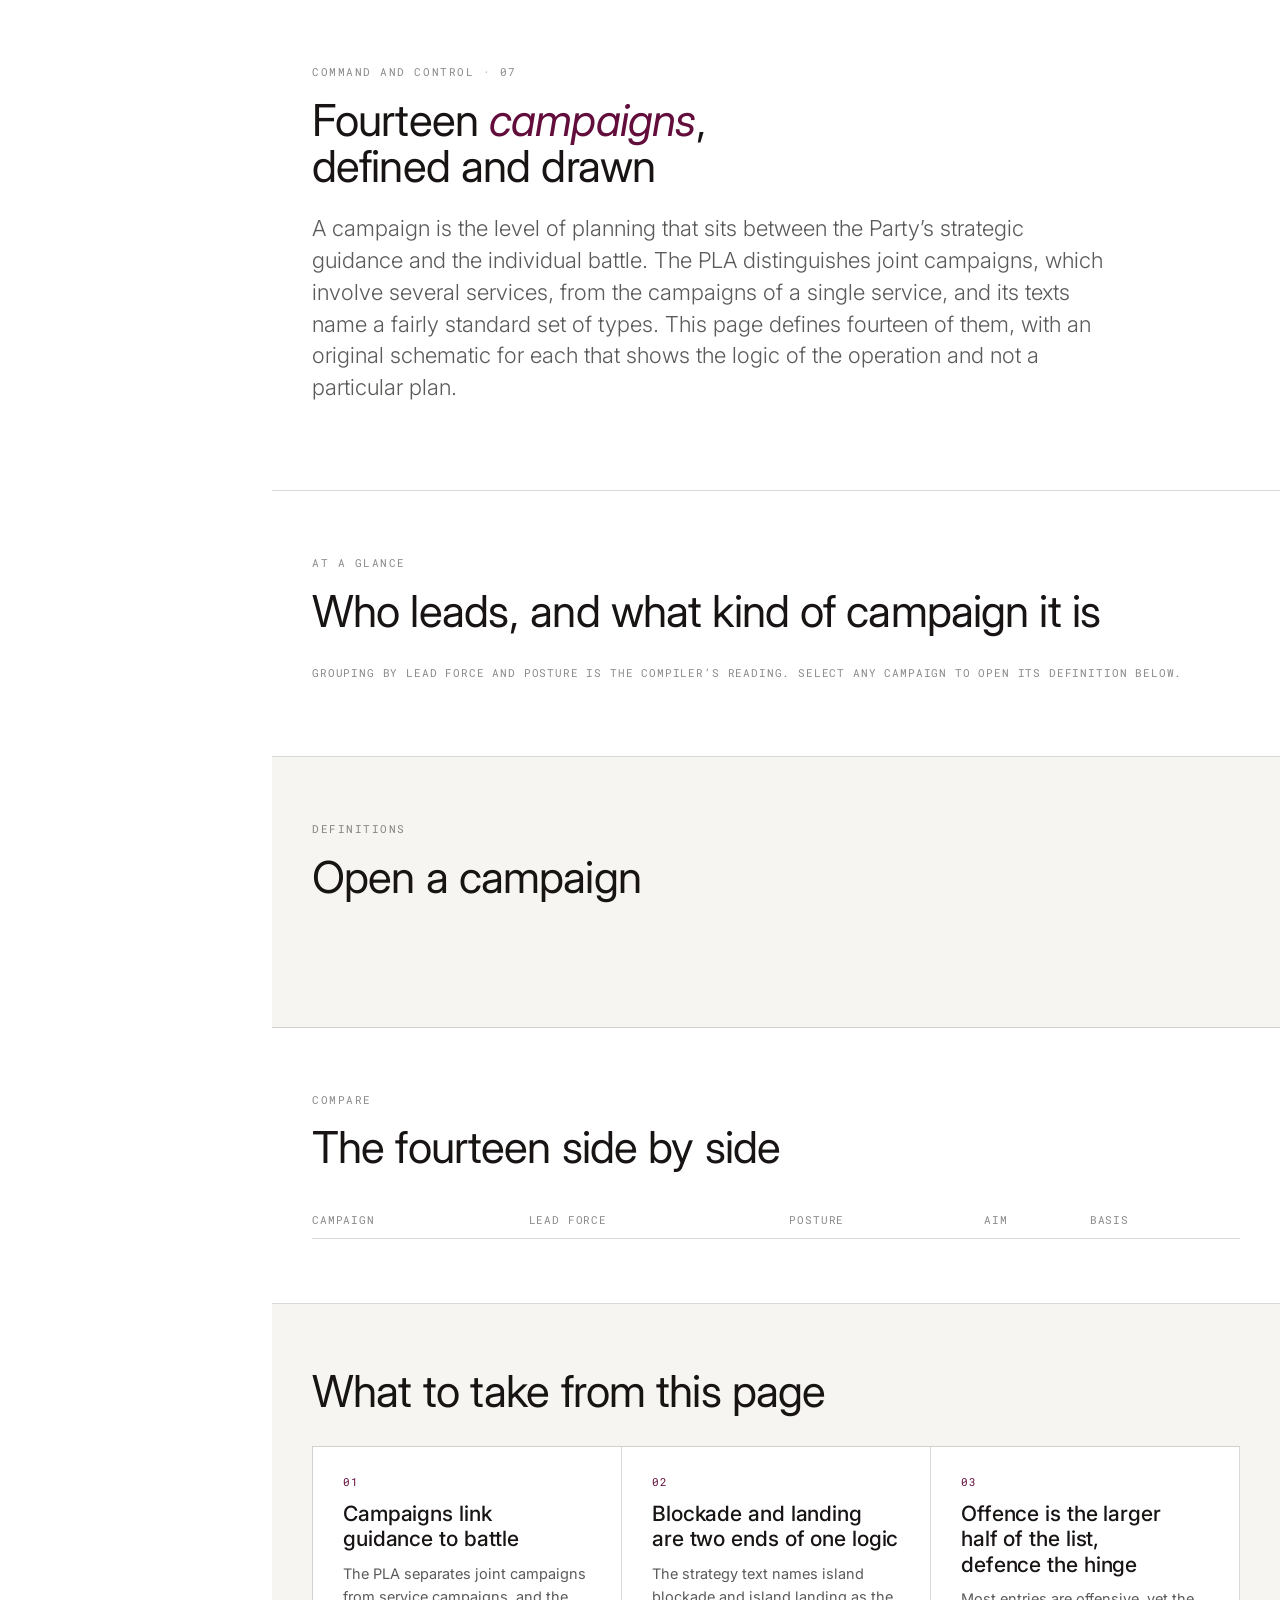
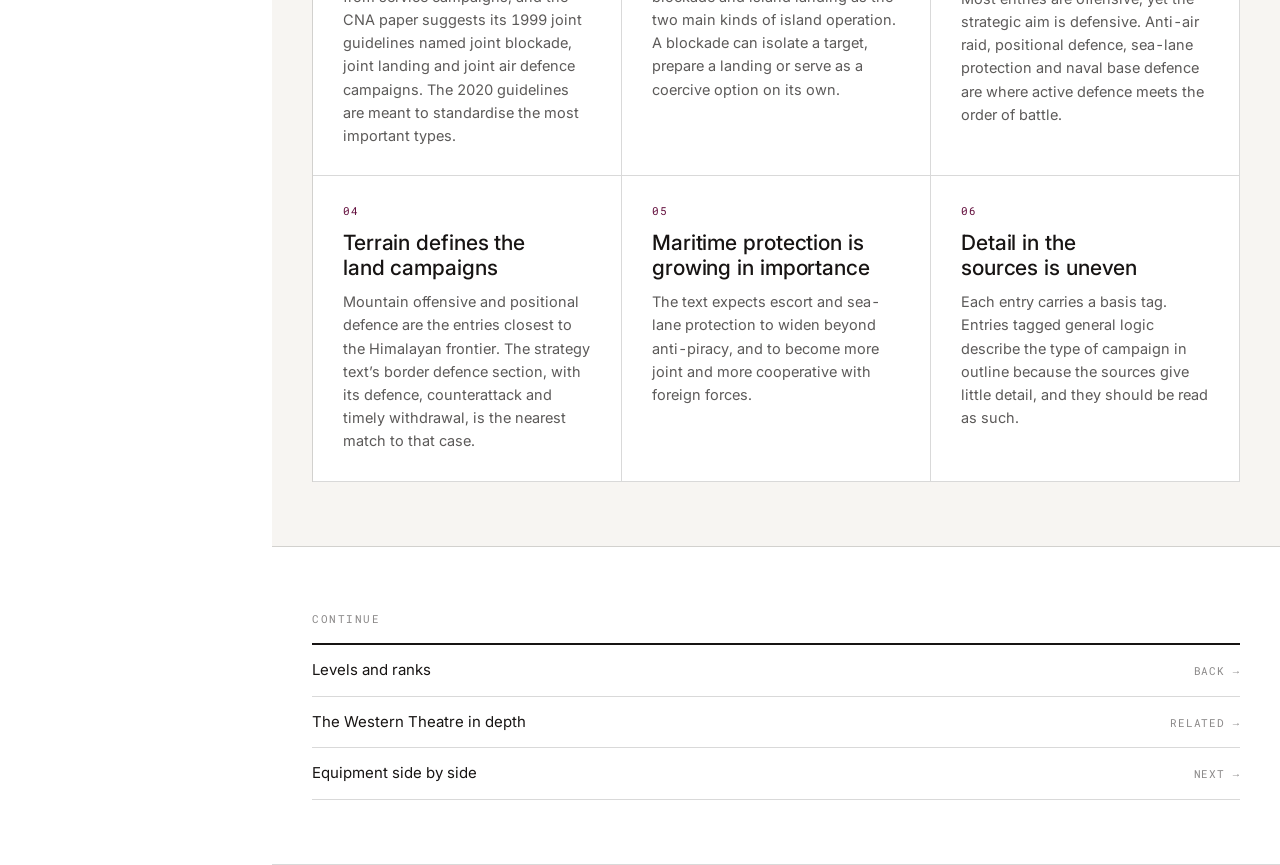
==== campaigns.html @ ebc3c508 "Add files via upload" ====
<!doctype html>
<html lang="en-GB">
<head>
<meta charset="utf-8">
<meta name="viewport" content="width=device-width, initial-scale=1">
<title>Campaign Definitions · Counterparts</title>
<meta name="description" content="Definitions and original diagrams of fourteen PLA campaign types, from joint blockade and amphibious landing to naval base defence.">
<link rel="preconnect" href="https://fonts.googleapis.com">
<link rel="preconnect" href="https://fonts.gstatic.com" crossorigin>
<link href="https://fonts.googleapis.com/css2?family=Inter:wght@300;400;500;600&family=Roboto+Mono:wght@400&family=Noto+Sans+SC:wght@400&display=swap" rel="stylesheet">
<link rel="stylesheet" href="assets/style.css">
</head>
<body>
<main>
<header class="band"><div class="wrap">
<div class="eyebrow">Command and control · 07</div>
<h1 class="h-sec" style="max-width:20ch">Fourteen <em>campaigns</em>, defined and drawn</h1>
<p class="lede" style="margin-top:24px">A campaign is the level of planning that sits between the Party’s strategic guidance and the individual battle. The PLA distinguishes joint campaigns, which involve several services, from the campaigns of a single service, and its texts name a fairly standard set of types. This page defines fourteen of them, with an original schematic for each that shows the logic of the operation and not a particular plan.</p>
</div></header>

<section class="band"><div class="wrap">
<div class="sec-head"><div><div class="eyebrow">At a glance</div><h2 class="h-sec">Who leads, and what kind of campaign it is</h2></div></div>
<div class="lanes" id="lanes"></div>
<p class="meta" style="margin-top:12px">Grouping by lead force and posture is the compiler’s reading. Select any campaign to open its definition below.</p>
</div></section>

<section class="band deep" id="explorer"><div class="wrap">
<div class="sec-head"><div><div class="eyebrow">Definitions</div><h2 class="h-sec">Open a campaign</h2><p class="sub" id="gblurb"></p></div></div>
<div class="pill-row" id="gtabs" style="margin-bottom:16px"></div>
<div class="pill-row" id="ctabs"></div>
<div class="cdetail" id="cdetail" aria-live="polite"></div>
</div></section>

<section class="band"><div class="wrap">
<div class="sec-head"><div><div class="eyebrow">Compare</div><h2 class="h-sec">The fourteen side by side</h2></div></div>
<div class="scroll-x"><table class="data" style="min-width:760px" id="ctable"><thead><tr><th>Campaign</th><th>Lead force</th><th>Posture</th><th>Aim</th><th>Basis</th></tr></thead><tbody></tbody></table></div>
</div></section>

<section class="band deep"><div class="wrap">
<div class="sec-head"><h2 class="h-sec">What to take from this page</h2></div>
<div class="rgrid c3">
<div class="kpi"><div class="meta" style="color:var(--wine)">01</div><h3 class="h-card" style="margin:10px 0 10px">Campaigns link guidance to battle</h3><p style="color:var(--ink-70);font-size:14.5px;line-height:1.6;margin:0">The PLA separates joint campaigns from service campaigns, and the CNA paper suggests its 1999 joint guidelines named joint blockade, joint landing and joint air defence campaigns. The 2020 guidelines are meant to standardise the most important types.</p></div>
<div class="kpi"><div class="meta" style="color:var(--wine)">02</div><h3 class="h-card" style="margin:10px 0 10px">Blockade and landing are two ends of one logic</h3><p style="color:var(--ink-70);font-size:14.5px;line-height:1.6;margin:0">The strategy text names island blockade and island landing as the two main kinds of island operation. A blockade can isolate a target, prepare a landing or serve as a coercive option on its own.</p></div>
<div class="kpi"><div class="meta" style="color:var(--wine)">03</div><h3 class="h-card" style="margin:10px 0 10px">Offence is the larger half of the list, defence the hinge</h3><p style="color:var(--ink-70);font-size:14.5px;line-height:1.6;margin:0">Most entries are offensive, yet the strategic aim is defensive. Anti-air raid, positional defence, sea-lane protection and naval base defence are where active defence meets the order of battle.</p></div>
<div class="kpi"><div class="meta" style="color:var(--wine)">04</div><h3 class="h-card" style="margin:10px 0 10px">Terrain defines the land campaigns</h3><p style="color:var(--ink-70);font-size:14.5px;line-height:1.6;margin:0">Mountain offensive and positional defence are the entries closest to the Himalayan frontier. The strategy text’s border defence section, with its defence, counterattack and timely withdrawal, is the nearest match to that case.</p></div>
<div class="kpi"><div class="meta" style="color:var(--wine)">05</div><h3 class="h-card" style="margin:10px 0 10px">Maritime protection is growing in importance</h3><p style="color:var(--ink-70);font-size:14.5px;line-height:1.6;margin:0">The text expects escort and sea-lane protection to widen beyond anti-piracy, and to become more joint and more cooperative with foreign forces.</p></div>
<div class="kpi"><div class="meta" style="color:var(--wine)">06</div><h3 class="h-card" style="margin:10px 0 10px">Detail in the sources is uneven</h3><p style="color:var(--ink-70);font-size:14.5px;line-height:1.6;margin:0">Each entry carries a basis tag. Entries tagged general logic describe the type of campaign in outline because the sources give little detail, and they should be read as such.</p></div>
</div></div></section>

<section class="band"><div class="wrap"><div class="eyebrow">Continue</div><div class="rows">
<a href="ladder.html" style="text-decoration:none"><span>Levels and ranks</span><span class="meta">Back →</span></a>
<a href="western.html" style="text-decoration:none"><span>The Western Theatre in depth</span><span class="meta">Related →</span></a>
<a href="equipment.html" style="text-decoration:none"><span>Equipment side by side</span><span class="meta">Next →</span></a>
</div></div></section>
</main>
<script src="assets/app.js"></script>
<script src="assets/campaigns.js"></script>
<script src="assets/campaign-diagrams.js"></script>
<script>
(function () {
  var byId = {}; CAMPAIGNS.forEach(function (c) { byId[c.id] = c; });
  var cur = null, grp = 'land';
  var LANES = [
    ['Joint', 'All services', { off: ['joint-blockade', 'amphibious-landing'], def: ['anti-air-raid'], oth: [] }],
    ['Army', 'Ground forces', { off: ['mountain-offensive'], def: [], oth: ['mobile-warfare', 'positional'] }],
    ['Air Force', 'Air power', { off: ['air-offensive'], def: [], oth: [] }],
    ['Rocket Force', 'Missile forces', { off: ['conventional-missile'], def: [], oth: [] }],
    ['Army and Armed Police', 'Internal security', { off: [], def: [], oth: ['anti-terror-stability'] }],
    ['Navy', 'Maritime', { off: ['maritime-group', 'maritime-interdiction', 'coral-reefs'], def: ['sea-lane-protection', 'naval-base-defence'], oth: [] }]
  ];
  function chip(id) { var c = byId[id]; return '<button type="button" class="cp' + (c.g === 'sea' ? ' sea' : '') + '" data-id="' + id + '" aria-pressed="false">' + esc(c.name) + '</button>'; }
  document.getElementById('lanes').innerHTML = '<div class="lane-head"><div>Lead force</div><div>Offensive</div><div>Defensive or protective</div><div>Either or internal</div></div>' +
    LANES.map(function (l) { return '<div class="lane"><div><span class="ln">' + l[0] + '</span><span class="ls">' + l[1] + '</span></div><div>' + l[2].off.map(chip).join('') + '</div><div>' + l[2].def.map(chip).join('') + '</div><div>' + l[2].oth.map(chip).join('') + '</div></div>'; }).join('');

  function tabs() {
    document.getElementById('gtabs').innerHTML = CAMPAIGN_GROUPS.map(function (g) { return '<button type="button" class="btn sm ghost" data-g="' + g.id + '" aria-pressed="' + (g.id === grp) + '">' + esc(g.name) + '</button>'; }).join('');
    document.getElementById('gblurb').textContent = CAMPAIGN_GROUPS.filter(function (g) { return g.id === grp; })[0].blurb;
    document.getElementById('ctabs').innerHTML = CAMPAIGNS.filter(function (c) { return c.g === grp; }).map(function (c) { return '<button type="button" class="cp' + (c.g === 'sea' ? ' sea' : '') + '" data-id="' + c.id + '" aria-pressed="' + (c.id === cur) + '">' + esc(c.name) + '</button>'; }).join('');
  }
  function show(id, scroll) {
    var c = byId[id]; if (!c) return;
    cur = id; grp = c.g; tabs();
    document.querySelectorAll('#lanes .cp').forEach(function (b) { b.setAttribute('aria-pressed', b.dataset.id === id); });
    var dia = CampaignDiagrams[id] ? CampaignDiagrams[id]() : '';
    document.getElementById('cdetail').innerHTML =
      '<div><span class="meta">' + esc(c.lead) + ' · ' + esc(c.posture) + '</span><h3>' + esc(c.name) + '</h3>' +
      (c.zh ? '<div class="zh" style="color:var(--ink-50);font-size:18px">' + esc(c.zh) + '</div><div class="mono" style="font-size:12px;color:var(--ink-50);letter-spacing:0.04em;margin-top:2px">' + esc(c.py) + '</div>' : '') +
      '<p class="lede" style="margin-top:20px;font-size:19px">' + esc(c.short) + '</p>' +
      '<div class="prose" style="margin-top:20px">' + c.def.map(function (p) { return '<p>' + esc(p) + '</p>'; }).join('') + '</div>' +
      '<dl class="deftable" style="margin-top:8px"><dt>Aim</dt><dd>' + esc(c.aim) + '</dd><dt>Forces</dt><dd>' + esc(c.forces) + '</dd></dl>' +
      '<span class="mini-h">How it unfolds</span><ol class="steps">' + c.steps.map(function (s) { return '<li>' + esc(s) + '</li>'; }).join('') + '</ol>' +
      '<span class="mini-h">Features to note</span><ul style="margin:0;padding-left:18px;color:var(--ink-70);font-size:14.5px;line-height:1.7">' + c.features.map(function (f) { return '<li>' + esc(f) + '</li>'; }).join('') + '</ul>' +
      '<div class="aside" style="margin-top:24px"><strong>Note.</strong> ' + esc(c.note) + '</div>' +
      '<p style="margin-top:18px"><span class="tag ' + (c.basis === 'src' ? 'basis-src' : 'basis-gen') + '">' + (c.basis === 'src' ? 'Follows the sources closely' : 'General logic: sources give little detail') + '</span></p></div>' +
      '<div><figure class="fig" style="margin:0;border:1px solid var(--ink-20);padding:18px 20px 12px"><div class="diagram">' + dia + '</div><figcaption class="meta" style="margin-top:10px;padding-top:10px;border-top:1px solid var(--ink-20)">Original schematic: logic of the operation, not a plan</figcaption></figure></div>';
    try { history.replaceState(null, '', '#' + id); } catch (e) {}
    if (scroll) document.getElementById('explorer').scrollIntoView({ behavior: 'smooth' });
  }
  document.addEventListener('click', function (e) {
    var g = e.target.closest('[data-g]'); if (g) { grp = g.dataset.g; var first = CAMPAIGNS.filter(function (c) { return c.g === grp; })[0]; show(first.id); return; }
    var b = e.target.closest('.cp[data-id]'); if (b) show(b.dataset.id, !!b.closest('#lanes'));
  });
  document.querySelector('#ctable tbody').innerHTML = CAMPAIGNS.map(function (c) { return '<tr data-id="' + c.id + '" style="cursor:pointer"><td><strong>' + esc(c.name) + '</strong>' + (c.zh ? '<br><span class="zh" style="color:var(--ink-50);font-size:12.5px">' + esc(c.zh) + '</span>' : '') + '</td><td>' + esc(c.lead) + '</td><td>' + esc(c.posture) + '</td><td style="color:var(--ink-70)">' + esc(c.aim) + '</td><td><span class="tag ' + (c.basis === 'src' ? 'basis-src' : 'basis-gen') + '">' + (c.basis === 'src' ? 'Sources' : 'General') + '</span></td></tr>'; }).join('');
  document.querySelector('#ctable tbody').addEventListener('click', function (e) { var r = e.target.closest('tr'); if (r) show(r.dataset.id, true); });
  var h = location.hash.slice(1);
  show(byId[h] ? h : 'joint-blockade');
})();
</script>
</body>
</html>
---- assets/style.css ----
/* Counterparts: PLA and Indian defence study desk
   Visual system follows the Takshashila design language:
   wine + marigold, warm paper, hairline rules, no radius, no shadow. */

:root {
  --wine: #620d3c;
  --wine-dark: #4a0a2e;
  --wine-soft: #f5e6ec;
  --gold: #f1a222;
  --gold-soft: #fcf0d9;

  --paper: #ffffff;
  --deep: #f7f5f2;
  --ink: #171413;
  --ink-70: rgba(23, 20, 19, 0.70);
  --ink-50: rgba(23, 20, 19, 0.50);
  --ink-20: rgba(23, 20, 19, 0.16);
  --ink-10: rgba(23, 20, 19, 0.08);

  --cat-1: #620d3c;
  --cat-2: #f1a222;
  --cat-3: #2f6b6b;
  --cat-4: #b8809f;
  --positive: #2f6b4a;
  --negative: #a3282d;

  --sans: Inter, -apple-system, BlinkMacSystemFont, system-ui, "PingFang SC", "Noto Sans SC", "Microsoft YaHei", sans-serif;
  --mono: "Roboto Mono", ui-monospace, SFMono-Regular, Menlo, monospace;

  --max: 1240px;
  --pad-x: 40px;
  --side: 272px;
  --rule: 1px solid var(--ink-20);
}

@media (max-width: 960px) { :root { --pad-x: 24px; } }
@media (max-width: 560px) { :root { --pad-x: 18px; } }

* { box-sizing: border-box; }
html { scroll-behavior: smooth; }
body {
  margin: 0;
  font-family: var(--sans);
  font-size: 15px;
  line-height: 1.5;
  color: var(--ink);
  background: var(--paper);
  font-variant-numeric: tabular-nums lining-nums;
  -webkit-font-smoothing: antialiased;
}
h1, h2, h3, h4 { font-weight: 400; margin: 0; text-wrap: balance; }
p { margin: 0 0 1em; text-wrap: pretty; }
a { color: inherit; }
img { max-width: 100%; display: block; }
button { font: inherit; color: inherit; cursor: pointer; }
em.w, h1 em, h2 em, h3 em { font-style: italic; color: var(--wine); }
:focus-visible { outline: 2px solid var(--wine); outline-offset: 2px; }
.zh { font-family: "PingFang SC", "Noto Sans SC", "Microsoft YaHei", var(--sans); }

/* ---------- shell ---------- */
.side {
  position: fixed; inset: 0 auto 0 0; width: var(--side);
  background: var(--wine); color: #fff; overflow-y: auto;
  display: flex; flex-direction: column; z-index: 20;
}
.brand { display: block; padding: 28px 26px 22px; text-decoration: none; border-bottom: 1px solid rgba(255,255,255,0.18); }
.brand .mono { display: block; margin-bottom: 10px; color: rgba(255,255,255,0.55); }
.brand strong { display: block; font-weight: 400; font-size: 23px; line-height: 1.12; letter-spacing: -0.01em; }
.menu-btn { display: none; }
.nav { padding: 14px 0 20px; flex: 1; }
.nav .grp { font-family: var(--mono); font-size: 10.5px; letter-spacing: 0.14em; text-transform: uppercase; color: rgba(255,255,255,0.5); padding: 18px 26px 8px; }
.nav a {
  display: block; padding: 8px 26px; font-family: var(--sans); font-size: 15px; font-weight: 400;
  line-height: 1.3; letter-spacing: 0.2px; text-transform: none; text-decoration: none;
  color: rgba(255,255,255,0.9); border-left: 2px solid transparent; transition: background .15s ease;
}
.nav a:hover { background: var(--wine-dark); color: #fff; }
.nav a[aria-current="page"] { background: var(--wine-dark); color: #fff; border-left-color: #fff; }
.side-foot { padding: 18px 26px 24px; border-top: 1px solid rgba(255,255,255,0.18); font-family: var(--mono); font-size: 10.5px; letter-spacing: 0.06em; color: rgba(255,255,255,0.55); line-height: 1.6; }

main { margin-left: var(--side); min-width: 0; }
.wrap { max-width: var(--max); margin: 0 auto; }
.band { padding: 64px var(--pad-x); border-bottom: var(--rule); }
.band.deep { background: var(--deep); }
.band.ink { background: var(--ink); color: rgba(255,255,255,0.85); border-bottom-color: rgba(255,255,255,0.18); }
.band.wine { background: var(--wine); color: rgba(255,255,255,0.85); border-bottom-color: rgba(255,255,255,0.18); }
.band.tight { padding-top: 40px; padding-bottom: 40px; }
@media (max-width: 560px) { .band { padding-top: 44px; padding-bottom: 44px; } }

.mono, .eyebrow, .meta { font-family: var(--mono); font-weight: 400; }
.eyebrow { font-size: 11px; letter-spacing: 0.14em; text-transform: uppercase; color: var(--ink-50); margin-bottom: 16px; }
.ink .eyebrow, .wine .eyebrow { color: rgba(255,255,255,0.55); }
.meta { font-size: 10.5px; letter-spacing: 0.08em; text-transform: uppercase; color: var(--ink-50); }

.display { font-size: 72px; line-height: 0.98; letter-spacing: -0.025em; }
.h-page { font-size: 40px; line-height: 1.2; letter-spacing: -0.02em; }
.h-sec { font-size: 44px; line-height: 1.05; letter-spacing: -0.02em; }
.h-feat { font-size: 28px; line-height: 1.15; letter-spacing: -0.01em; font-weight: 500; }
.h-card { font-size: 21px; line-height: 1.2; letter-spacing: -0.005em; font-weight: 500; }
.lede { font-size: 22px; font-weight: 300; line-height: 1.45; color: var(--ink-70); max-width: 62ch; }
.ink .lede, .wine .lede { color: rgba(255,255,255,0.85); }
@media (max-width: 960px) { .display { font-size: 48px; } }
@media (max-width: 560px) { .display { font-size: 44px; } .h-sec { font-size: 32px; } .lede { font-size: 18px; } .h-page { font-size: 32px; } }

.prose { max-width: 68ch; color: var(--ink-70); }
.prose p { margin-bottom: 1.1em; }
.prose strong { color: var(--ink); font-weight: 500; }
.sec-head { display: flex; justify-content: space-between; align-items: baseline; gap: 24px; margin-bottom: 32px; flex-wrap: wrap; }
.sec-head .sub { max-width: 60ch; color: var(--ink-70); margin-top: 14px; }
.link-cta { font-family: var(--mono); font-size: 12px; letter-spacing: 0.1em; text-transform: uppercase; text-decoration: none; border-bottom: 1px solid currentColor; padding-bottom: 2px; }
.link-cta:hover { color: var(--wine); }

/* ---------- grids ---------- */
.split { display: grid; grid-template-columns: 7fr 5fr; gap: 56px; align-items: start; }
.split.rev { grid-template-columns: 5fr 7fr; }
@media (max-width: 960px) { .split, .split.rev { grid-template-columns: 1fr; gap: 32px; } }

.rgrid { display: grid; border-top: var(--rule); border-left: var(--rule); }
.rgrid > * { border-right: var(--rule); border-bottom: var(--rule); padding: 28px 30px; background: var(--paper); transition: background .15s ease; }
.rgrid.c2 { grid-template-columns: repeat(2, 1fr); }
.rgrid.c3 { grid-template-columns: repeat(3, 1fr); }
.rgrid.c4 { grid-template-columns: repeat(4, 1fr); }
a.cell, button.cell { text-decoration: none; text-align: left; display: block; border-top: 0; border-left: 0; }
.rgrid > a:hover, .rgrid > button:hover, .card:hover { background: var(--deep); }
@media (max-width: 960px) { .rgrid.c4 { grid-template-columns: repeat(2, 1fr); } .rgrid.c3 { grid-template-columns: repeat(2, 1fr); } }
@media (max-width: 560px) { .rgrid.c4, .rgrid.c3, .rgrid.c2 { grid-template-columns: 1fr; } .rgrid > * { padding: 22px 20px; } }

.cards { display: grid; gap: 20px; grid-template-columns: repeat(auto-fill, minmax(290px, 1fr)); }
.card { border: var(--rule); background: var(--paper); padding: 28px 30px; transition: background .15s ease; display: block; text-decoration: none; text-align: left; }
.card .meta { margin-bottom: 14px; display: block; }
.card p { color: var(--ink-70); font-size: 14.5px; line-height: 1.6; margin: 10px 0 0; }
.card .foot { margin-top: 18px; padding-top: 12px; border-top: var(--rule); font-family: var(--mono); font-size: 10.5px; letter-spacing: 0.08em; text-transform: uppercase; color: var(--ink-50); display: flex; justify-content: space-between; gap: 12px; }
@media (max-width: 560px) { .card { padding: 22px 20px; } }

.kpi .fig { font-size: 44px; line-height: 1; letter-spacing: -0.02em; font-weight: 400; }
.kpi .lab { font-family: var(--mono); font-size: 11px; letter-spacing: 0.08em; text-transform: uppercase; color: var(--ink-50); margin-top: 12px; }
.kpi .vs { font-size: 14px; color: var(--ink-70); margin-top: 6px; }
.ink .kpi .fig, .wine .kpi .fig { color: var(--gold); }

/* ---------- tags, buttons, tables ---------- */
.tag { display: inline-block; font-family: var(--mono); font-size: 10px; letter-spacing: 0.1em; text-transform: uppercase; padding: 4px 10px; border: var(--rule); background: transparent; color: var(--ink); }
.tag.wine { background: var(--wine); color: #fff; border-color: var(--wine); }
.tag.gold { background: var(--gold); color: var(--ink); border-color: var(--gold); font-weight: 600; }
.btn { font-family: var(--mono); font-size: 12px; letter-spacing: 0.1em; text-transform: uppercase; padding: 14px 28px; border: none; background: var(--wine); color: #fff; cursor: pointer; text-decoration: none; display: inline-block; }
.btn:hover { background: var(--wine-dark); }
.btn.ghost { background: transparent; color: var(--ink); border: var(--rule); }
.btn.ghost:hover { background: var(--deep); }
.btn.sm { padding: 9px 16px; font-size: 11px; }
.btn.gold { background: var(--gold); color: var(--ink); font-weight: 600; }
.btn[aria-pressed="true"], .btn.on { background: var(--wine); color: #fff; border-color: var(--wine); }

.rows { border-top: 2px solid var(--ink); }
.rows > * { display: grid; grid-template-columns: 1fr auto; gap: 20px; align-items: baseline; padding: 14px 0; border-bottom: var(--rule); }

.deftable { display: grid; grid-template-columns: 150px 1fr; gap: 10px 20px; margin: 0; }
.deftable dt { font-family: var(--mono); font-size: 10.5px; letter-spacing: 0.08em; text-transform: uppercase; color: var(--ink-50); padding-top: 3px; }
.deftable dd { margin: 0; }

table.data { border-collapse: collapse; width: 100%; font-variant-numeric: tabular-nums; }
table.data th { font-family: var(--mono); font-size: 10.5px; text-transform: uppercase; letter-spacing: 0.08em; color: var(--ink-50); font-weight: 400; text-align: left; border-bottom: var(--rule); padding: 10px 14px 10px 0; }
table.data td { font-size: 14px; border-bottom: var(--rule); padding: 12px 14px 12px 0; vertical-align: top; }
table.data td.num, table.data th.num { text-align: right; }
.scroll-x { overflow-x: auto; }

.aside { border-left: 2px solid var(--wine); padding: 4px 0 4px 28px; color: var(--ink-70); max-width: 64ch; }
.aside strong { color: var(--ink); font-weight: 500; }
.notice { border: var(--rule); border-left: 2px solid var(--gold); background: var(--gold-soft); padding: 18px 22px; font-size: 14.5px; color: var(--ink); }
.notice .meta { display: block; margin-bottom: 8px; color: var(--ink-70); }

.stripe { background: repeating-linear-gradient(135deg, rgba(23,20,19,0.04) 0 8px, rgba(23,20,19,0.09) 8px 16px); position: relative; min-height: 180px; }
.stripe::after { content: attr(data-cap); position: absolute; left: 12px; bottom: 10px; font-family: var(--mono); font-size: 10.5px; letter-spacing: 0.08em; text-transform: uppercase; color: var(--ink-50); }

/* ---------- figures / photos ---------- */
.photo { margin: 0; position: relative; }
.photo .frame { aspect-ratio: 3 / 2; overflow: hidden; background: var(--deep); position: relative; cursor: zoom-in; }
.photo img { width: 100%; height: 100%; object-fit: cover; }
.photo figcaption { font-family: var(--mono); font-size: 10px; letter-spacing: 0.06em; color: var(--ink-50); padding-top: 8px; line-height: 1.5; }
.photo figcaption a { text-decoration: underline; }
.photo.wide .frame { aspect-ratio: 16 / 9; }
.photo.tall .frame { aspect-ratio: 4 / 5; }
dialog.lb { border: 1px solid var(--ink-20); padding: 0; max-width: min(1100px, 94vw); background: var(--paper); }
dialog.lb::backdrop { background: rgba(23,20,19,0.72); }
dialog.lb img { max-height: 78vh; width: auto; margin: 0 auto; }
dialog.lb .cap { padding: 14px 20px; font-family: var(--mono); font-size: 11px; color: var(--ink-70); display: flex; justify-content: space-between; gap: 16px; align-items: center; }

/* ---------- carousel ---------- */
.carousel { border: var(--rule); background: var(--paper); }
.car-view { overflow: hidden; }
.car-track { display: flex; transition: transform .35s ease; }
.car-slide { flex: 0 0 100%; display: grid; grid-template-columns: 5fr 7fr; min-height: 380px; }
.car-slide .txt { padding: 40px 44px; display: flex; flex-direction: column; justify-content: center; border-right: var(--rule); }
.car-slide .txt h3 { font-size: 30px; line-height: 1.12; letter-spacing: -0.01em; font-weight: 500; margin-bottom: 14px; }
.car-slide .txt p { color: var(--ink-70); }
.car-slide .pic { position: relative; background: var(--deep); min-height: 260px; }
.car-slide .pic img { position: absolute; inset: 0; width: 100%; height: 100%; object-fit: cover; }
.car-slide .pic .cap { position: absolute; left: 0; bottom: 0; right: 0; padding: 8px 12px; font-family: var(--mono); font-size: 10px; letter-spacing: 0.05em; color: #fff; background: rgba(23,20,19,0.62); }
.car-slide .pic .cap a { color: #fff; }
.car-ctl { display: flex; justify-content: space-between; align-items: center; border-top: var(--rule); padding: 0 0 0 20px; }
.car-dots { display: flex; gap: 8px; }
.car-dots button { width: 22px; height: 6px; border: 0; padding: 0; background: var(--ink-20); }
.car-dots button[aria-current="true"] { background: var(--wine); }
.car-ctl .arrows { display: flex; }
.car-ctl .arrows button { width: 56px; height: 52px; border: 0; border-left: var(--rule); background: transparent; font-family: var(--mono); font-size: 16px; }
.car-ctl .arrows button:hover { background: var(--deep); }
@media (max-width: 800px) { .car-slide { grid-template-columns: 1fr; } .car-slide .txt { border-right: 0; border-bottom: var(--rule); padding: 28px 22px; } .car-slide .pic { min-height: 220px; } }

/* ---------- tabs ---------- */
.tabs-bar { display: flex; flex-wrap: wrap; border-bottom: var(--rule); gap: 0; margin-bottom: 28px; }
.tabs-bar button { background: transparent; border: 0; border-bottom: 2px solid transparent; padding: 12px 20px 12px 0; margin-right: 20px; font-size: 15px; color: var(--ink-70); margin-bottom: -1px; }
.tabs-bar button[aria-selected="true"] { color: var(--ink); border-bottom-color: var(--wine); }
.tabs-bar button:hover { color: var(--wine); }

/* ---------- paired tree ---------- */
.pt-tools { display: flex; flex-wrap: wrap; gap: 12px; align-items: center; margin-bottom: 20px; }
.pt-tools input[type="search"] { font-family: var(--sans); font-size: 14px; padding: 10px 14px; border: var(--rule); background: var(--paper); min-width: 260px; flex: 1 1 260px; max-width: 420px; border-radius: 0; }
.pt-legend { display: flex; gap: 20px; flex-wrap: wrap; font-family: var(--mono); font-size: 10.5px; letter-spacing: 0.06em; text-transform: uppercase; color: var(--ink-50); margin-left: auto; }
.pt-cols { display: grid; grid-template-columns: 1fr 1fr; border: var(--rule); }
.pt-col { min-width: 0; }
.pt-col + .pt-col { border-left: var(--rule); }
.pt-head { padding: 18px 22px 14px; border-bottom: 2px solid var(--ink); position: sticky; top: 0; background: var(--paper); z-index: 2; }
.pt-head h3 { font-size: 20px; font-weight: 500; letter-spacing: -0.005em; }
.pt-head .meta { display: block; margin-top: 4px; }
.pt-scroll { max-height: 640px; overflow: auto; padding: 8px 0 16px; }
.pt ul { list-style: none; margin: 0; padding: 0; }
.pt ul ul { margin-left: 19px; border-left: 1px solid var(--ink-20); }
.pt li[hidden] { display: none; }
.pt .row { display: flex; align-items: stretch; }
.pt .tg { width: 28px; flex: 0 0 28px; align-self: flex-start; padding: 8px 0; border: 0; background: transparent; font-family: var(--mono); font-size: 13px; color: var(--ink-50); }
.pt .tg:hover { color: var(--wine); }
.pt .tg.empty { visibility: hidden; }
.pt .nd { flex: 1; min-width: 0; display: grid; grid-template-columns: auto 1fr auto; gap: 10px; align-items: baseline; text-align: left; padding: 8px 14px 8px 4px; border: 0; border-left: 2px solid transparent; background: transparent; transition: background .15s ease; }
.pt .nd:hover { background: var(--deep); }
.pt .nd .code { font-family: var(--mono); font-size: 10.5px; letter-spacing: 0.06em; color: var(--wine); white-space: nowrap; }
.pt .nd .nm { font-size: 14px; line-height: 1.3; }
.pt .nd .nm .zh { display: block; font-size: 12px; color: var(--ink-50); margin-top: 1px; }
.pt .nd .mk { font-family: var(--mono); font-size: 12px; color: var(--wine); min-width: 14px; text-align: right; }
.pt .nd.sel { background: var(--wine-soft); border-left-color: var(--wine); }
.pt .nd.cp { background: var(--gold-soft); border-left-color: var(--gold); }
.pt .nd.sel:hover, .pt .nd.cp:hover { filter: brightness(0.98); }
.pt-detail { margin-top: 28px; border-top: 2px solid var(--ink); display: grid; grid-template-columns: 7fr 5fr; gap: 0; }
.pt-detail > div { padding: 28px 32px 28px 0; min-width: 0; }
.pt-detail > div + div { padding: 28px 0 28px 32px; border-left: var(--rule); }
.pt-detail h3 { font-size: 28px; line-height: 1.12; letter-spacing: -0.01em; font-weight: 500; margin: 6px 0 4px; }
.pt-detail .zhline { color: var(--ink-50); font-size: 15px; margin-bottom: 16px; }
.pt-detail .desc { color: var(--ink-70); max-width: 62ch; }
.pt-detail .chips { display: flex; flex-wrap: wrap; gap: 8px; margin-top: 16px; }
.pt-detail .chips button { font-family: var(--sans); font-size: 12.5px; padding: 5px 10px; border: var(--rule); background: transparent; }
.pt-detail .chips button:hover { background: var(--deep); }
.cpcard { border: var(--rule); padding: 16px 18px; margin-top: 12px; background: var(--paper); text-align: left; width: 100%; display: block; transition: background .15s ease; }
.cpcard:hover { background: var(--deep); }
.cpcard .meta { display: block; margin-bottom: 6px; }
.cpcard .t { font-weight: 500; font-size: 16px; }
.cpcard p { margin: 8px 0 0; font-size: 13.5px; color: var(--ink-70); line-height: 1.55; }
.none-card { border: 1px dashed var(--ink-20); padding: 16px 18px; margin-top: 12px; color: var(--ink-70); font-size: 14px; }
@media (max-width: 960px) {
  .pt-cols { grid-template-columns: 1fr; }
  .pt-col + .pt-col { border-left: 0; border-top: var(--rule); }
  .pt-detail { grid-template-columns: 1fr; }
  .pt-detail > div, .pt-detail > div + div { padding: 24px 0; border-left: 0; }
  .pt-detail > div + div { border-top: var(--rule); }
  .pt-scroll { max-height: 460px; }
  .pt-legend { margin-left: 0; }
}

/* ---------- charts ---------- */
.chart { margin: 0; }
.chart .ctitle { font-size: 20px; font-weight: 500; margin-bottom: 4px; }
.bars { margin-top: 26px; position: relative; }
.bar-row { display: grid; grid-template-columns: 70px 1fr; gap: 14px; align-items: center; margin-bottom: 14px; }
.bar-row .lab { font-family: var(--mono); font-size: 11px; letter-spacing: 0.08em; text-transform: uppercase; color: var(--ink-50); }
.bar-track { position: relative; height: 38px; border-left: 1px solid var(--ink-20); background: linear-gradient(to right, transparent calc(25% - 1px), var(--ink-10) calc(25% - 1px), var(--ink-10) 25%, transparent 25%, transparent calc(50% - 1px), var(--ink-10) calc(50% - 1px), var(--ink-10) 50%, transparent 50%, transparent calc(75% - 1px), var(--ink-10) calc(75% - 1px), var(--ink-10) 75%, transparent 75%); }
.bar { height: 100%; width: 0; transition: width .6s ease; display: flex; align-items: center; justify-content: flex-end; }
.bar.cn { background: var(--cat-1); }
.bar.in { background: var(--cat-2); }
.bar-val { position: absolute; top: 50%; transform: translateY(-50%); font-size: 15px; font-weight: 500; padding-left: 10px; white-space: nowrap; }
.chart .csrc { font-family: var(--mono); font-size: 10px; letter-spacing: 0.04em; color: var(--ink-50); margin-top: 18px; line-height: 1.6; }
.chart .cnote { margin-top: 16px; padding-left: 18px; border-left: 2px solid var(--wine); color: var(--ink-70); font-size: 14px; max-width: 60ch; }

/* ---------- ladder ---------- */
.ladder { border: var(--rule); }
.lad-head, .lad-row { display: grid; grid-template-columns: 0.55fr 1fr 1fr; }
.lad-head > div { padding: 12px 20px; border-bottom: 2px solid var(--ink); font-family: var(--mono); font-size: 10.5px; letter-spacing: 0.08em; text-transform: uppercase; color: var(--ink-50); }
.lad-row { width: 100%; text-align: left; border: 0; border-bottom: var(--rule); background: var(--paper); padding: 0; transition: background .15s ease; }
.lad-row:last-child { border-bottom: 0; }
.lad-row:hover { background: var(--deep); }
.lad-row[aria-pressed="true"] { background: var(--wine-soft); border-left: 2px solid var(--wine); }
.lad-row > div { padding: 16px 20px; border-left: var(--rule); }
.lad-row > div:first-child { border-left: 0; }
.lad-row .lv { font-family: var(--mono); font-size: 11px; letter-spacing: 0.08em; text-transform: uppercase; color: var(--wine); }
.lad-row .t { font-weight: 500; font-size: 15px; }
.lad-row .s { font-size: 13px; color: var(--ink-70); margin-top: 2px; }
.lad-detail { margin-top: 28px; border-top: 2px solid var(--ink); display: grid; grid-template-columns: 1fr 1fr; }
.lad-detail > div { padding: 26px 32px 26px 0; }
.lad-detail > div + div { padding: 26px 0 26px 32px; border-left: var(--rule); }
@media (max-width: 800px) { .lad-head { display: none; } .lad-row { grid-template-columns: 1fr; } .lad-row > div { border-left: 0; padding: 10px 18px; } .lad-detail { grid-template-columns: 1fr; } .lad-detail > div, .lad-detail > div + div { padding: 20px 0; border-left: 0; } }
select.sel { font-family: var(--sans); font-size: 14px; padding: 10px 14px; border: var(--rule); background: var(--paper); border-radius: 0; min-width: 220px; }

/* ---------- timeline ---------- */
.tl { position: relative; border-top: 2px solid var(--ink); }
.tl-item { display: grid; grid-template-columns: 110px 1fr 1fr; gap: 0; border-bottom: var(--rule); }
.tl-item > div { padding: 18px 22px; }
.tl-item .yr { font-family: var(--mono); font-size: 12px; letter-spacing: 0.06em; color: var(--wine); padding-left: 0; }
.tl-item .cn, .tl-item .in { border-left: var(--rule); }
.tl-item .empty { color: var(--ink-20); }
.tl-item h4 { font-size: 16px; font-weight: 500; margin-bottom: 4px; }
.tl-item p { margin: 0; font-size: 13.5px; color: var(--ink-70); line-height: 1.55; }
.tl-item.hide-cn .cn > *, .tl-item.hide-in .in > * { display: none; }
.tl-item.dim { display: none; }
.tl-cols { display: grid; grid-template-columns: 110px 1fr 1fr; }
.tl-cols > div { padding: 10px 22px; font-family: var(--mono); font-size: 10.5px; letter-spacing: 0.08em; text-transform: uppercase; color: var(--ink-50); }
.tl-cols > div:first-child { padding-left: 0; }
@media (max-width: 800px) { .tl-item, .tl-cols { grid-template-columns: 74px 1fr; } .tl-item .in { grid-column: 2; border-left: 0; padding-top: 0; } .tl-item .cn { border-left: 0; } .tl-cols { display: none; } }
.pill-row { display: flex; gap: 8px; flex-wrap: wrap; }

/* ---------- cartogram ---------- */
.carto { display: grid; grid-template-columns: repeat(6, 1fr); grid-template-rows: repeat(5, 74px); gap: 0; border: var(--rule); background: var(--paper); }
.carto button { border: 0; border-right: var(--rule); border-bottom: var(--rule); background: var(--paper); text-align: left; padding: 12px 14px; transition: background .15s ease; position: relative; }
.carto button:hover { background: var(--deep); }
.carto button[aria-pressed="true"] { background: var(--wine); color: #fff; }
.carto button .meta { color: inherit; opacity: .6; display: block; }
.carto button b { font-weight: 500; font-size: 15px; display: block; margin-top: 2px; }
.carto .ghostcell { background: repeating-linear-gradient(135deg, rgba(23,20,19,0.03) 0 8px, rgba(23,20,19,0.07) 8px 16px); border-right: var(--rule); border-bottom: var(--rule); }
@media (max-width: 560px) { .carto { grid-template-rows: repeat(5, 84px); } .carto button { padding: 8px 8px; } .carto button b { font-size: 13px; } }

/* ---------- study tools ---------- */
.flash { border: var(--rule); min-height: 280px; display: grid; }
.flash button.face { border: 0; background: var(--paper); padding: 40px 44px; text-align: left; display: flex; flex-direction: column; justify-content: center; gap: 12px; min-height: 280px; }
.flash button.face:hover { background: var(--deep); }
.flash .q { font-size: 32px; line-height: 1.12; letter-spacing: -0.015em; }
.flash .a { font-size: 17px; color: var(--ink-70); max-width: 60ch; }
.flash-ctl { display: flex; gap: 10px; align-items: center; margin-top: 16px; flex-wrap: wrap; }
.quiz-opt { display: block; width: 100%; text-align: left; border: var(--rule); background: var(--paper); padding: 14px 18px; margin-bottom: -1px; transition: background .15s ease; font-size: 15px; }
.quiz-opt:hover { background: var(--deep); }
.quiz-opt.right { background: var(--wine-soft); border-color: var(--wine); }
.quiz-opt.wrong { background: var(--paper); border-color: var(--negative); text-decoration: line-through; color: var(--ink-50); }
.glos-item { display: grid; grid-template-columns: 1.2fr 1fr 2fr; gap: 20px; padding: 14px 0; border-bottom: var(--rule); align-items: baseline; }
.glos-item .z { font-size: 18px; }
.glos-item .py { font-family: var(--mono); font-size: 11px; letter-spacing: 0.04em; color: var(--ink-50); }
.glos-item .d { font-size: 14px; color: var(--ink-70); }
@media (max-width: 800px) { .glos-item { grid-template-columns: 1fr; gap: 4px; } }
input.search { font-family: var(--sans); font-size: 14px; padding: 12px 14px; border: var(--rule); background: var(--paper); width: 100%; max-width: 480px; border-radius: 0; }

/* ---------- equipment ---------- */
.eq { display: grid; grid-template-columns: 1fr 1fr; border: var(--rule); margin-bottom: 28px; }
.eq > div { padding: 24px 28px; min-width: 0; }
.eq > div + div { border-left: var(--rule); }
.eq .side-h { font-family: var(--mono); font-size: 10.5px; letter-spacing: 0.1em; text-transform: uppercase; color: var(--wine); margin-bottom: 12px; display: block; }
.eq h4 { font-size: 21px; font-weight: 500; letter-spacing: -0.005em; margin: 14px 0 6px; }
.eq .facts { margin: 14px 0 0; }
.eq .deftable { grid-template-columns: 104px 1fr; gap: 10px 16px; font-size: 14px; }
.eq-note { grid-column: 1 / -1; border-top: var(--rule); background: var(--deep); padding: 16px 28px !important; font-size: 14px; color: var(--ink-70); }
.eq-note strong { color: var(--ink); font-weight: 500; }
@media (max-width: 800px) { .eq { grid-template-columns: 1fr; } .eq > div + div { border-left: 0; border-top: var(--rule); } .eq > div { padding: 20px 18px; } }

.srcs li { margin-bottom: 10px; color: var(--ink-70); font-size: 14px; }
.srcs a { color: var(--ink); text-underline-offset: 3px; }
.srcs a:hover { color: var(--wine); }

footer.page-foot { padding: 28px var(--pad-x); font-family: var(--mono); font-size: 10.5px; letter-spacing: 0.06em; color: var(--ink-50); display: flex; justify-content: space-between; gap: 20px; flex-wrap: wrap; }

/* ---------- mobile shell ---------- */
@media (max-width: 960px) {
  .side { position: sticky; top: 0; inset: auto; width: 100%; height: auto; overflow: visible; flex-direction: column; }
  .brand { display: flex; align-items: center; justify-content: space-between; padding: 14px var(--pad-x); border-bottom: 0; }
  .brand .mono { display: none; }
  .brand strong { font-size: 18px; }
  .menu-btn { display: inline-block; font-family: var(--mono); font-size: 11px; letter-spacing: 0.1em; text-transform: uppercase; color: #fff; background: transparent; border: 1px solid rgba(255,255,255,0.4); padding: 8px 14px; }
  .nav, .side-foot { display: none; }
  .side.open .nav { display: block; max-height: 70vh; overflow-y: auto; border-top: 1px solid rgba(255,255,255,0.18); }
  .side.open .side-foot { display: block; }
  main { margin-left: 0; }
}

@media print { .side { display: none; } main { margin: 0; } }
@media (prefers-reduced-motion: reduce) { * { transition: none !important; scroll-behavior: auto !important; } }

/* ---------- late additions ---------- */
main { overflow-x: clip; }
.ssf { display: grid; grid-template-columns: 5fr 1fr 5fr; gap: 24px; align-items: stretch; }
.ssf .arrow { display: flex; align-items: center; justify-content: center; font-family: var(--mono); font-size: 28px; color: var(--wine); }
@media (max-width: 800px) { .ssf { grid-template-columns: 1fr; gap: 14px; } .ssf .arrow { transform: rotate(90deg); } }

.photo img[src$='.svg'] { object-fit: contain; background: #fff; }

/* ======================================================================
   Operational concepts glossary: additions
   ====================================================================== */
/* ---- SVG diagram classes ---- */
.diagram svg { width: 100%; height: auto; display: block; }
.diagram svg .l { fill: none; }
.f-wine { fill: var(--wine); } .f-wsoft { fill: var(--wine-soft); } .f-gold { fill: var(--gold); } .f-gsoft { fill: var(--gold-soft); }
.f-paper { fill: #fff; } .f-deep { fill: var(--deep); } .f-ink { fill: var(--ink); } .f-teal { fill: var(--cat-3); } .f-none { fill: none; } .f-grey { fill: rgba(23,20,19,0.38); }
.s-ink { stroke: var(--ink); stroke-width: 1.2; } .s-wine { stroke: var(--wine); stroke-width: 1.5; } .s-gold { stroke: var(--gold); stroke-width: 2.5; }
.s-rule { stroke: rgba(23,20,19,0.2); stroke-width: 1; } .s-grey { stroke: rgba(23,20,19,0.38); stroke-width: 1.2; } .s-none { stroke: none; }
.s-dash { stroke-dasharray: 4 4; }
.diagram svg text { font-family: var(--sans); fill: var(--ink); }
.diagram svg .t { font-size: 13px; } .diagram svg .t13 { font-size: 13px; } .diagram svg .t12 { font-size: 12px; }
.diagram svg .tb { font-size: 15px; font-weight: 500; } .diagram svg .tb13 { font-size: 13.5px; font-weight: 500; }
.diagram svg .t7 { font-size: 13px; fill: var(--ink-70); } .diagram svg .t7s { font-size: 12px; fill: var(--ink-70); }
.diagram svg .tz { font-size: 12px; fill: var(--ink-50); } .diagram svg .tw, .diagram svg .tb.tw, .diagram svg .tb13.tw { fill: #fff; }
.diagram svg .tw12 { font-size: 12px; fill: rgba(255,255,255,0.88); } .diagram svg .tz-w { font-size: 12px; fill: rgba(255,255,255,0.72); } .diagram svg .tw-z { font-size: 12px; fill: rgba(255,255,255,0.78); }
.diagram svg .tz-c { fill: var(--wine); font-size: 14px; }
.diagram svg .tm, .diagram svg .tm8, .diagram svg .tm9 { font-family: var(--mono); font-size: 10.5px; letter-spacing: 0.08em; text-transform: uppercase; fill: var(--ink-50); }
.diagram svg .tm8 { font-size: 9px; } .diagram svg .tm9 { font-size: 9px; fill: var(--ink); }
.diagram svg .num, .diagram svg .num13, .diagram svg .num-w { font-family: var(--mono); font-size: 22px; fill: var(--wine); } .diagram svg .num13 { font-size: 13px; letter-spacing: 0.06em; } .diagram svg .num-w { fill: #fff; }
.diagram svg .zh { font-family: "PingFang SC", "Noto Sans SC", "Microsoft YaHei", var(--sans); }
.diagram svg .w { fill: var(--wine); }
.diagram svg .alt { opacity: 0.72; }

/* ---- layout bits ---- */
.fig { margin: 0; border: var(--rule); background: var(--paper); padding: 22px 24px 18px; }
.fig .diagram { max-width: 760px; margin: 0 auto; }
.fig figcaption { margin-top: 14px; padding-top: 12px; border-top: var(--rule); font-family: var(--mono); font-size: 10.5px; letter-spacing: 0.06em; color: var(--ink-50); line-height: 1.6; display: flex; justify-content: space-between; gap: 16px; flex-wrap: wrap; }
.fig figcaption a { color: var(--ink); }
.fig[data-zoom] { cursor: zoom-in; }

.term-row { display: grid; grid-template-columns: 56px 1.1fr 2fr auto; gap: 20px; align-items: baseline; padding: 16px 0; border-bottom: var(--rule); text-decoration: none; transition: background .15s ease; }
.term-row:hover { background: var(--deep); }
.term-row .code { font-family: var(--mono); font-size: 11px; letter-spacing: 0.06em; color: var(--wine); padding-left: 4px; }
.term-row .nm { font-size: 18px; font-weight: 500; line-height: 1.25; }
.term-row .nm .zh { display: block; font-size: 13px; font-weight: 400; color: var(--ink-50); margin-top: 2px; }
.term-row .sh { color: var(--ink-70); font-size: 14px; line-height: 1.55; }
.term-row .tg { display: flex; gap: 8px; flex-wrap: wrap; justify-content: flex-end; }
.term-list { border-top: 2px solid var(--ink); }
@media (max-width: 800px) { .term-row { grid-template-columns: 44px 1fr; } .term-row .sh { grid-column: 2; } .term-row .tg { grid-column: 2; justify-content: flex-start; } }
.tag.dia::before { content: "◇ "; }

.def-split { display: grid; grid-template-columns: 5fr 7fr; gap: 56px; align-items: start; }
@media (max-width: 960px) { .def-split { grid-template-columns: 1fr; gap: 32px; } }
.def-zh { font-size: 30px; letter-spacing: 0.02em; line-height: 1.2; margin: 6px 0 4px; }
.def-py { font-family: var(--mono); font-size: 12px; letter-spacing: 0.06em; color: var(--ink-50); }
.srcs-line { display: flex; gap: 8px; flex-wrap: wrap; margin-top: 8px; }
.practice { border-left: 2px solid var(--gold); background: var(--gold-soft); padding: 16px 20px; margin: 22px 0; font-size: 14.5px; color: var(--ink); max-width: 64ch; }
.practice .meta { display: block; margin-bottom: 6px; color: var(--ink-70); }
.nav-pair { display: grid; grid-template-columns: 1fr 1fr; border-top: var(--rule); }
.nav-pair a { padding: 22px 0; text-decoration: none; display: block; transition: background .15s ease; }
.nav-pair a:hover { background: var(--deep); }
.nav-pair a + a { text-align: right; border-left: var(--rule); padding-left: 0; }
.nav-pair .t { font-size: 20px; font-weight: 500; display: block; margin-top: 6px; }

.feat { border: var(--rule); background: var(--paper); }
.feat-head { display: flex; justify-content: space-between; align-items: center; gap: 16px; padding: 14px 20px; border-bottom: var(--rule); }
.feat-body { padding: 18px 24px 8px; }
.feat-ctl { display: flex; justify-content: space-between; align-items: center; border-top: var(--rule); }
.feat-ctl .dots { display: flex; gap: 8px; padding-left: 20px; }
.feat-ctl .dots button { width: 22px; height: 6px; border: 0; padding: 0; background: var(--ink-20); }
.feat-ctl .dots button[aria-current="true"] { background: var(--wine); }
.feat-ctl .arrows { display: flex; }
.feat-ctl .arrows button { width: 56px; height: 52px; border: 0; border-left: var(--rule); background: transparent; font-family: var(--mono); font-size: 16px; }
.feat-ctl .arrows button:hover { background: var(--deep); }

.gal { display: grid; grid-template-columns: 1fr; gap: 36px; max-width: 880px; }
@media (max-width: 960px) { .gal { grid-template-columns: 1fr; } }

/* concept map */
.cmap { border: var(--rule); background: var(--paper); padding: 8px; overflow-x: auto; }
.cmap svg { min-width: 760px; width: 100%; height: auto; display: block; }
.cmap .node { cursor: pointer; }
.cmap .node rect { fill: #fff; stroke: var(--ink-20); stroke-width: 1; transition: fill .15s ease; }
.cmap .node:hover rect, .cmap .node:focus rect { fill: var(--deep); }
.cmap .node text { font-family: var(--sans); font-size: 11.5px; fill: var(--ink); pointer-events: none; }
.cmap .node.sel rect { fill: var(--wine-soft); stroke: var(--wine); stroke-width: 1.5; }
.cmap .node.rel rect { fill: var(--gold-soft); stroke: var(--gold); stroke-width: 1.5; }
.cmap .node.dim { opacity: .35; }
.cmap .edge { fill: none; stroke: rgba(23,20,19,0.22); stroke-width: 1; }
.cmap .edge.on { stroke: var(--wine); stroke-width: 1.8; }
.cmap .edge.dim { opacity: .2; }
.cmap .layer { font-family: var(--mono); font-size: 10.5px; letter-spacing: 0.1em; text-transform: uppercase; fill: var(--ink-50); }
.cmap .band { fill: var(--deep); }
.cmap .band.alt { fill: #fff; }

.diagram svg .halo { paint-order: stroke; stroke: #fff; stroke-width: 4px; stroke-linejoin: round; }
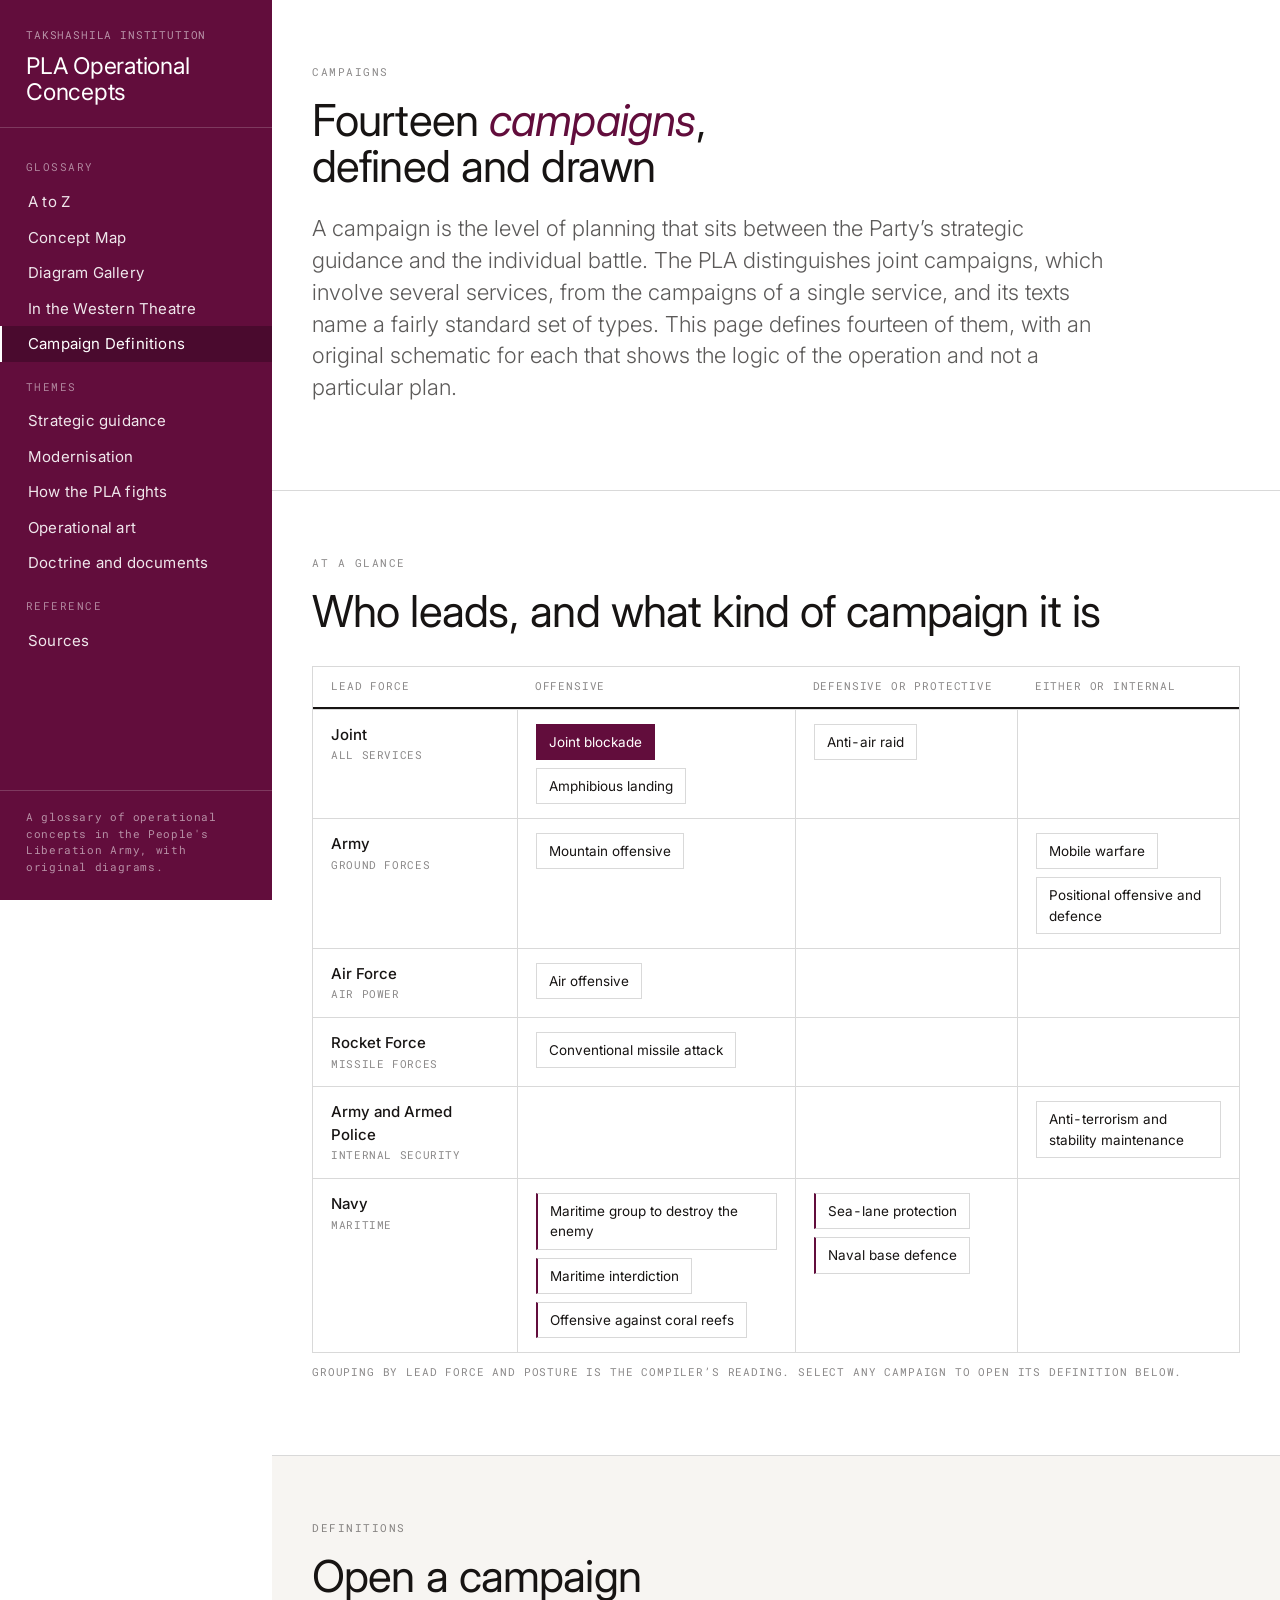
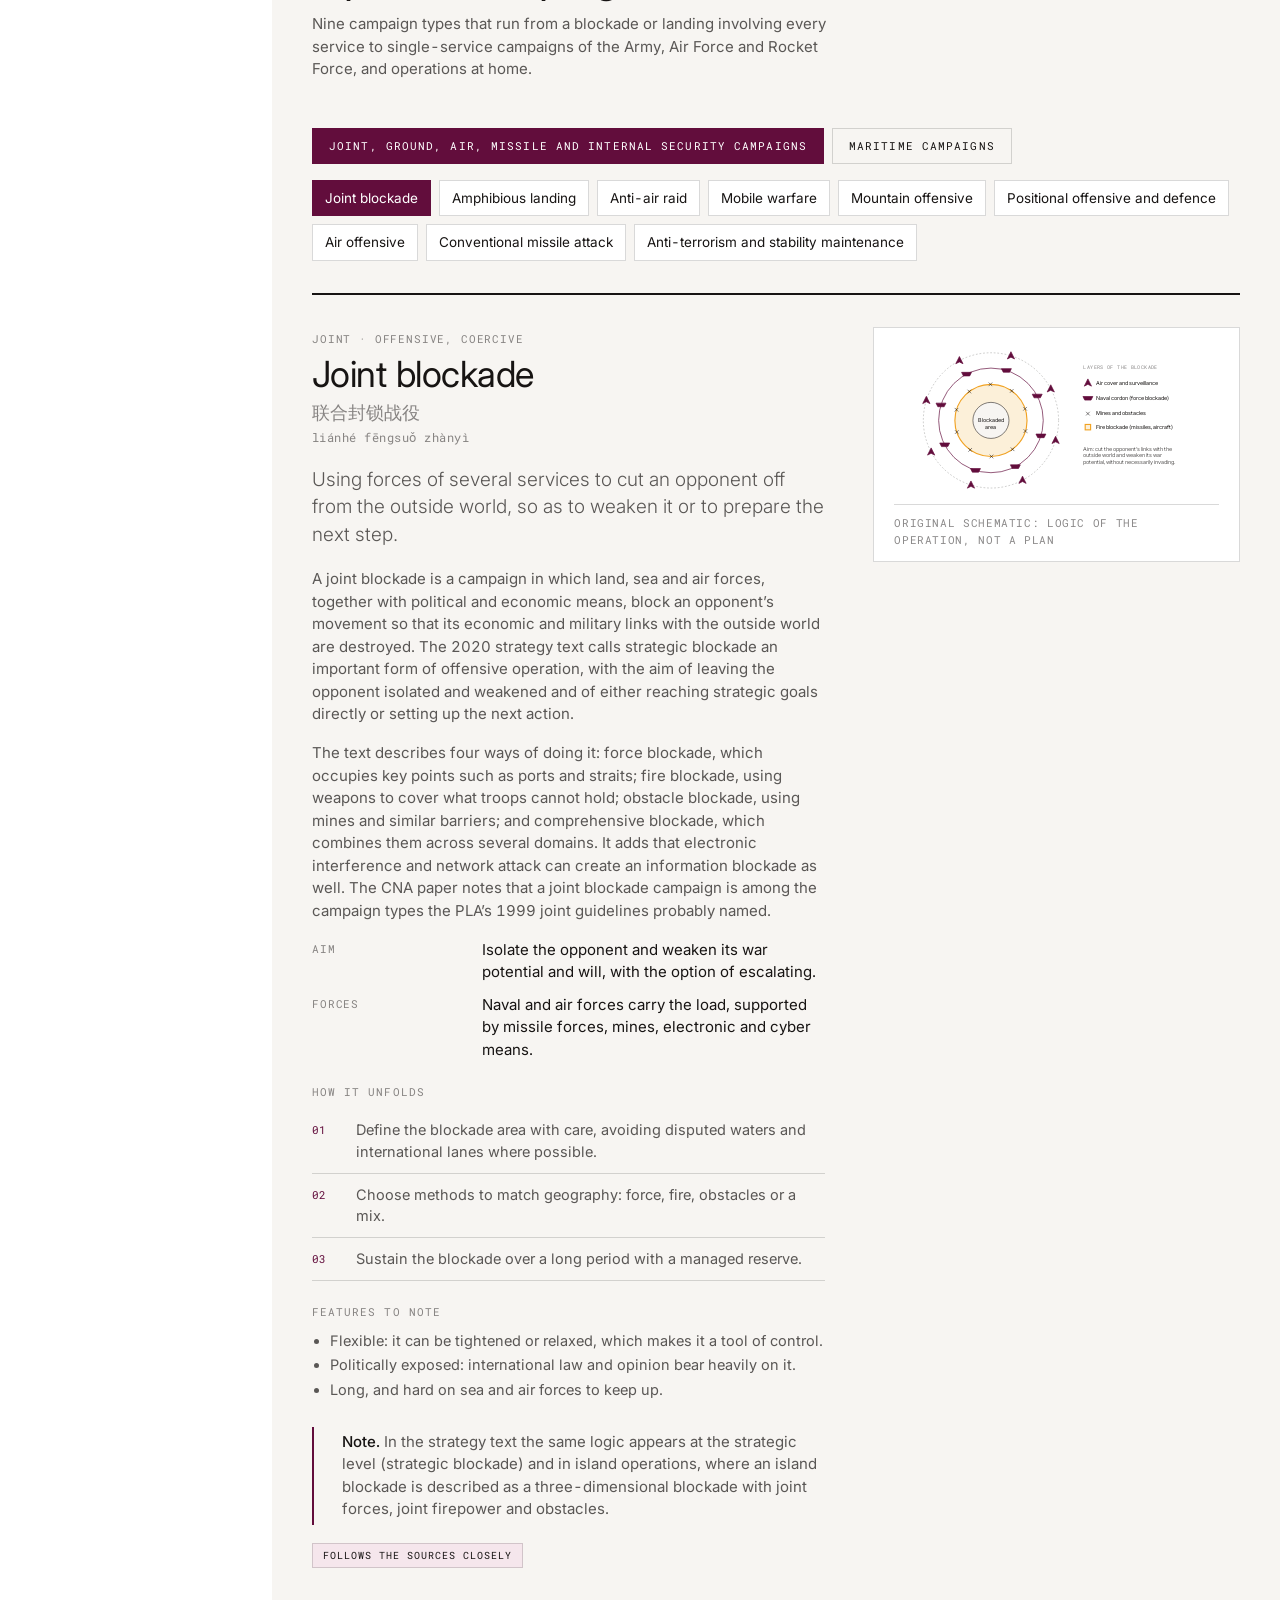
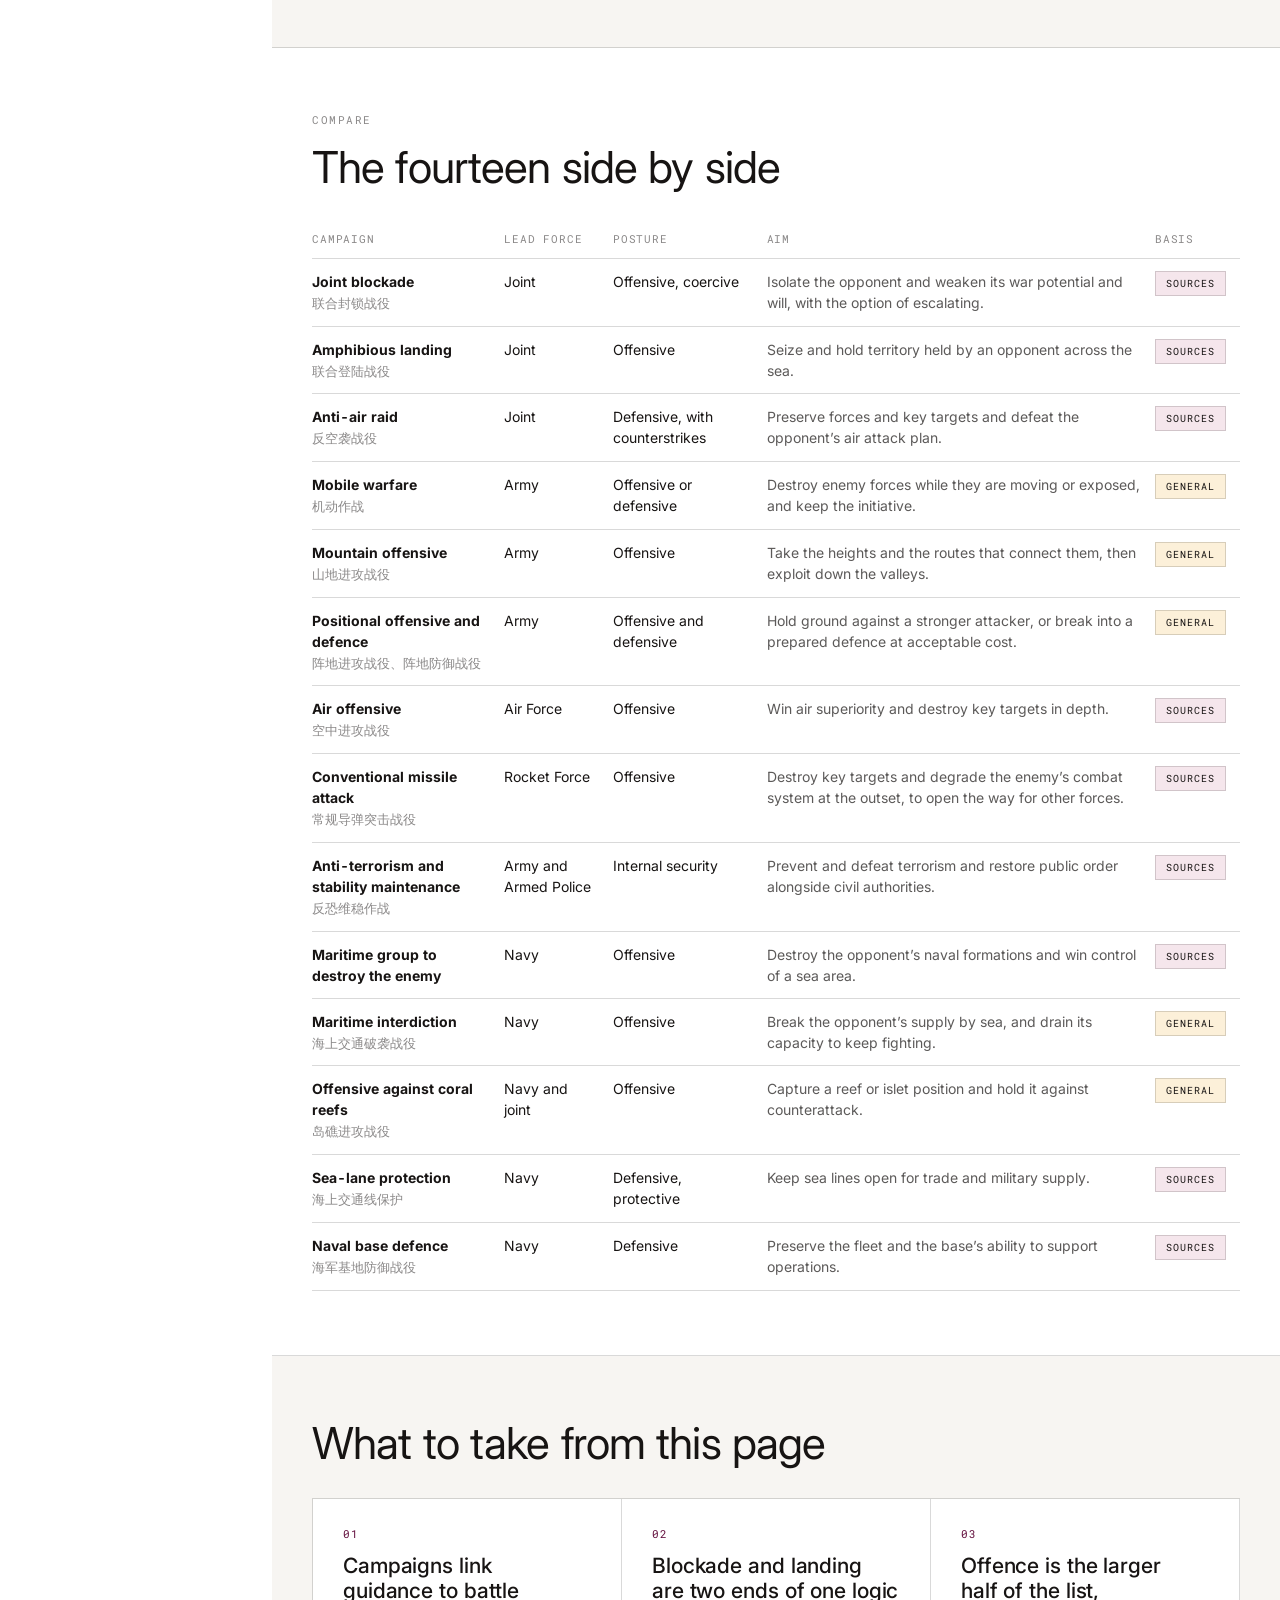
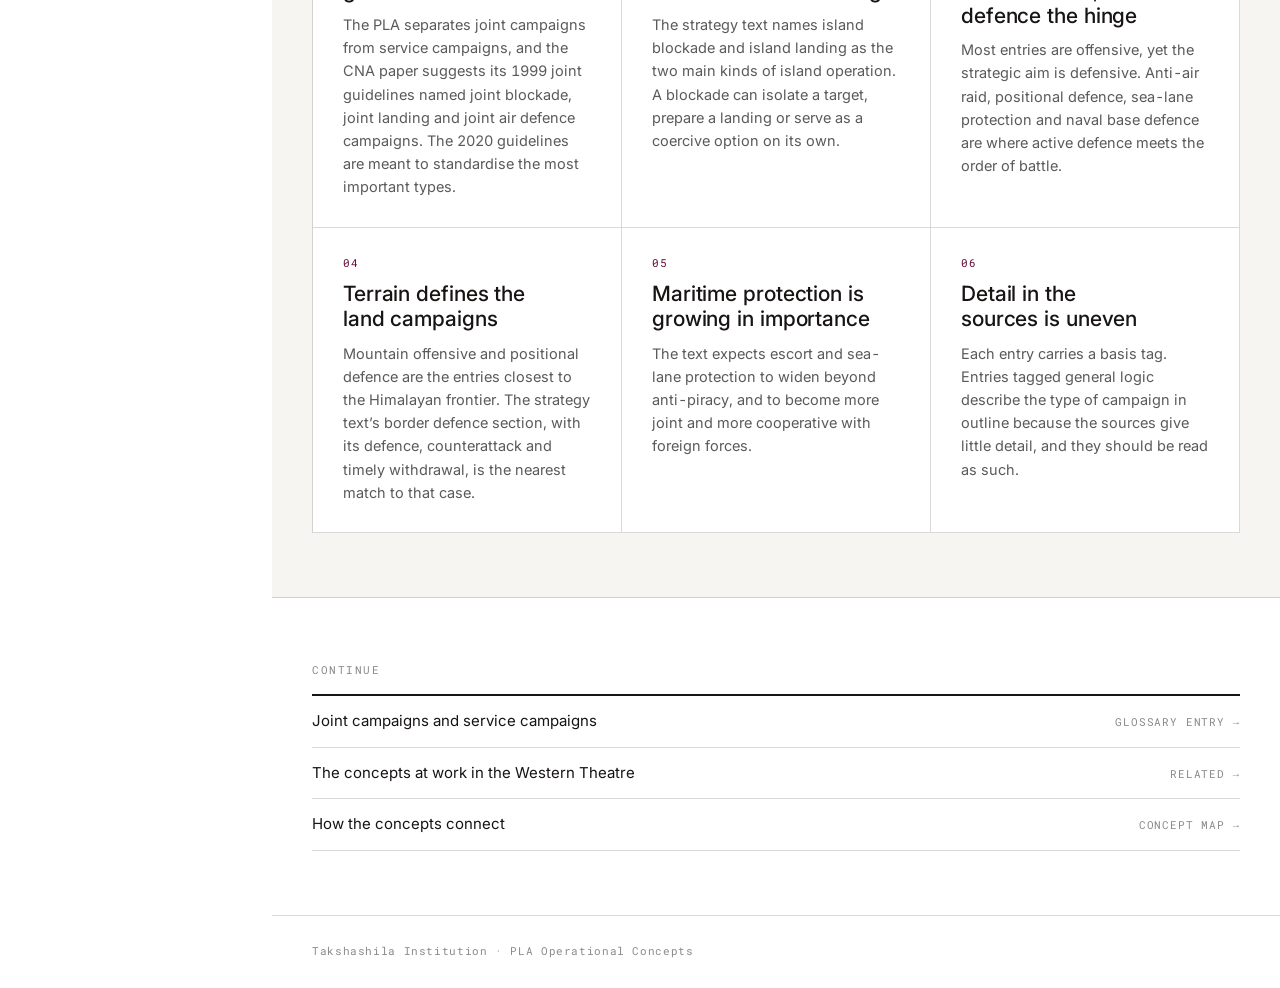
==== commit 95065580: "Add files via upload" ====
--- a/campaigns.html
+++ b/campaigns.html
@@ -3,17 +3,17 @@
 <head>
 <meta charset="utf-8">
 <meta name="viewport" content="width=device-width, initial-scale=1">
-<title>Campaign Definitions · Counterparts</title>
-<meta name="description" content="Definitions and original diagrams of fourteen PLA campaign types, from joint blockade and amphibious landing to naval base defence.">
+<title>Campaign Definitions · PLA Operational Concepts</title>
+<meta name="description" content="Definitions and original diagrams of fourteen PLA campaign types.">
 <link rel="preconnect" href="https://fonts.googleapis.com">
 <link rel="preconnect" href="https://fonts.gstatic.com" crossorigin>
 <link href="https://fonts.googleapis.com/css2?family=Inter:wght@300;400;500;600&family=Roboto+Mono:wght@400&family=Noto+Sans+SC:wght@400&display=swap" rel="stylesheet">
 <link rel="stylesheet" href="assets/style.css">
 </head>
-<body>
+<body data-page="campaigns">
 <main>
 <header class="band"><div class="wrap">
-<div class="eyebrow">Command and control · 07</div>
+<div class="eyebrow">Campaigns</div>
 <h1 class="h-sec" style="max-width:20ch">Fourteen <em>campaigns</em>, defined and drawn</h1>
 <p class="lede" style="margin-top:24px">A campaign is the level of planning that sits between the Party’s strategic guidance and the individual battle. The PLA distinguishes joint campaigns, which involve several services, from the campaigns of a single service, and its texts name a fairly standard set of types. This page defines fourteen of them, with an original schematic for each that shows the logic of the operation and not a particular plan.</p>
 </div></header>
@@ -48,16 +48,19 @@
 </div></div></section>
 
 <section class="band"><div class="wrap"><div class="eyebrow">Continue</div><div class="rows">
-<a href="ladder.html" style="text-decoration:none"><span>Levels and ranks</span><span class="meta">Back →</span></a>
-<a href="western.html" style="text-decoration:none"><span>The Western Theatre in depth</span><span class="meta">Related →</span></a>
-<a href="equipment.html" style="text-decoration:none"><span>Equipment side by side</span><span class="meta">Next →</span></a>
+<a href="concept.html#joint-campaigns" style="text-decoration:none"><span>Joint campaigns and service campaigns</span><span class="meta">Glossary entry →</span></a>
+<a href="wtc.html" style="text-decoration:none"><span>The concepts at work in the Western Theatre</span><span class="meta">Related →</span></a>
+<a href="map.html" style="text-decoration:none"><span>How the concepts connect</span><span class="meta">Concept map →</span></a>
 </div></div></section>
 </main>
+<script src="assets/concepts.js"></script>
+<script src="assets/diagrams.js"></script>
 <script src="assets/app.js"></script>
 <script src="assets/campaigns.js"></script>
 <script src="assets/campaign-diagrams.js"></script>
 <script>
 (function () {
+  var esc = function (s) { return String(s == null ? '' : s).replace(/[&<>"']/g, function (c) { return ({ '&': '&amp;', '<': '&lt;', '>': '&gt;', '"': '&quot;', "'": '&#39;' })[c]; }); };
   var byId = {}; CAMPAIGNS.forEach(function (c) { byId[c.id] = c; });
   var cur = null, grp = 'land';
   var LANES = [
--- a/assets/style.css
+++ b/assets/style.css
@@ -470,3 +470,27 @@
 .cmap .band.alt { fill: #fff; }
 
 .diagram svg .halo { paint-order: stroke; stroke: #fff; stroke-width: 4px; stroke-linejoin: round; }
+
+/* ---------- campaign definitions page ---------- */
+.lanes { border: var(--rule); }
+.lane-head, .lane { display: grid; grid-template-columns: 1.1fr 1.5fr 1.2fr 1.2fr; }
+.lane-head > div { padding: 12px 18px; border-bottom: 2px solid var(--ink); font-family: var(--mono); font-size: 10.5px; letter-spacing: 0.08em; text-transform: uppercase; color: var(--ink-50); }
+.lane > div { padding: 14px 18px; border-top: var(--rule); border-left: var(--rule); display: flex; flex-wrap: wrap; gap: 8px; align-content: flex-start; min-height: 64px; }
+.lane > div:first-child { border-left: 0; flex-direction: column; gap: 2px; }
+.lane .ln { font-weight: 500; font-size: 15px; }
+.lane .ls { font-family: var(--mono); font-size: 10.5px; letter-spacing: 0.06em; color: var(--ink-50); text-transform: uppercase; }
+.cp { border: var(--rule); background: var(--paper); padding: 7px 12px; font-size: 13.5px; text-align: left; transition: background .15s ease; }
+.cp:hover { background: var(--deep); }
+.cp[aria-pressed="true"] { background: var(--wine); color: #fff; border-color: var(--wine); }
+.cp.sea { border-left: 2px solid var(--wine); }
+@media (max-width: 800px) { .lane-head { display: none; } .lane { grid-template-columns: 1fr; } .lane > div { border-left: 0; min-height: 0; } }
+
+.cdetail { display: grid; grid-template-columns: 7fr 5fr; gap: 48px; align-items: start; margin-top: 32px; border-top: 2px solid var(--ink); padding-top: 32px; }
+@media (max-width: 960px) { .cdetail { grid-template-columns: 1fr; gap: 28px; } }
+.cdetail h3 { font-size: 36px; line-height: 1.1; letter-spacing: -0.015em; font-weight: 400; margin: 6px 0 4px; }
+.steps { list-style: none; margin: 0; padding: 0; counter-reset: s; }
+.steps li { counter-increment: s; display: grid; grid-template-columns: 34px 1fr; gap: 10px; padding: 10px 0; border-bottom: var(--rule); font-size: 14.5px; color: var(--ink-70); }
+.steps li::before { content: counter(s, decimal-leading-zero); font-family: var(--mono); font-size: 11px; color: var(--wine); padding-top: 3px; }
+.mini-h { font-family: var(--mono); font-size: 10.5px; letter-spacing: 0.1em; text-transform: uppercase; color: var(--ink-50); margin: 24px 0 8px; display: block; }
+.basis-src { background: var(--wine-soft); }
+.basis-gen { background: var(--gold-soft); }
